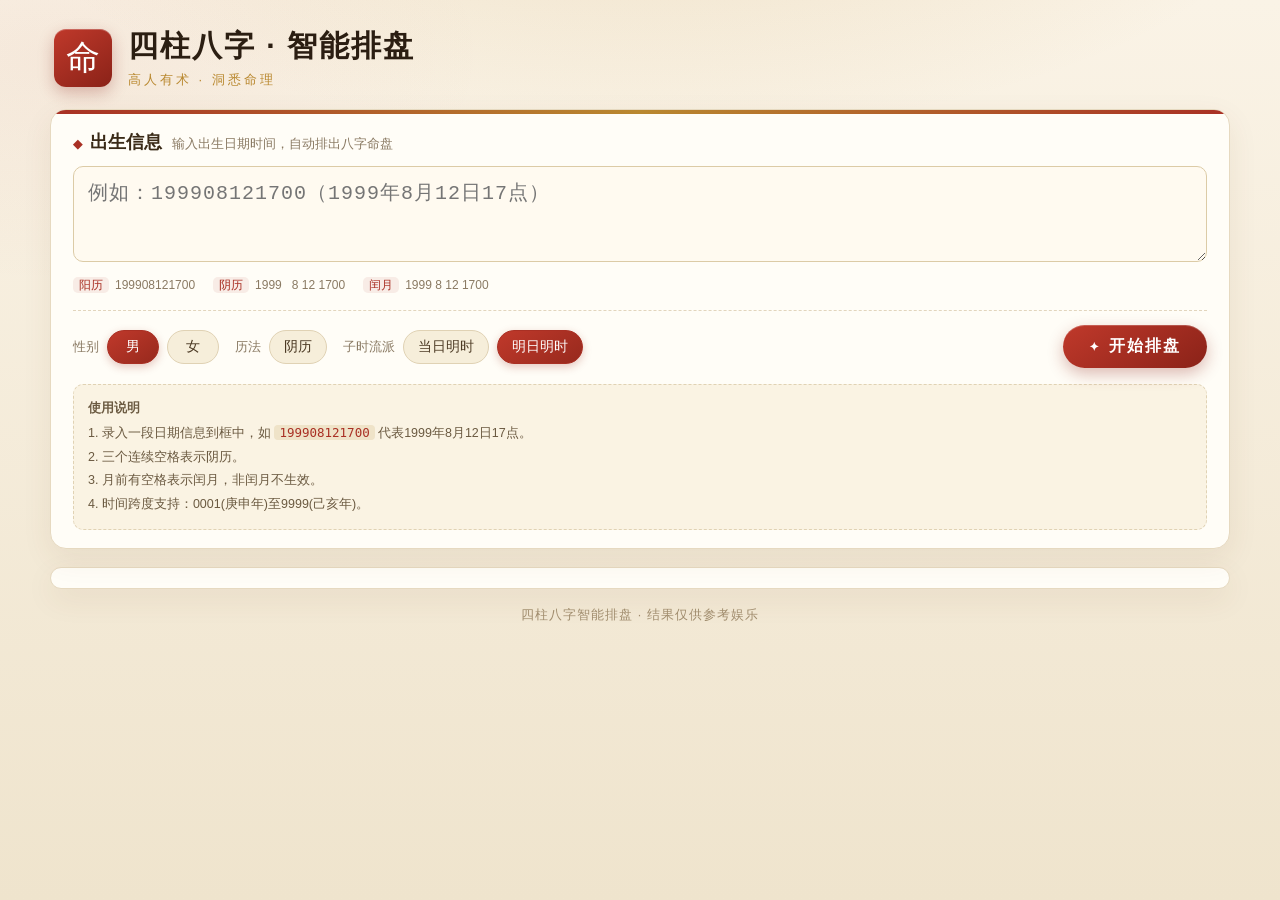
==== b/index.html @ 2f44405b "update" ====
<!DOCTYPE html>
<html>
<head>
  <meta charset="utf-8">
  <meta name="viewport" content="width=device-width, initial-scale=1.0, minimum-scale=0.5, maximum-scale=1.0, user-scalable=0">
  <title>高人有术四柱八字智能排盘</title>
    <link rel="stylesheet" href="style.css">
</head>
<body>
<div class="page">
  <header class="masthead">
    <div class="seal">命</div>
    <div>
      <h1>四柱八字 · 智能排盘</h1>
      <p class="subtitle">高人有术 · 洞悉命理</p>
    </div>
  </header>

  <section class="card panel">
    <div class="field-head">
      <span class="field-title">出生信息</span>
      <span class="field-desc">输入出生日期时间，自动排出八字命盘</span>
    </div>
    <textarea id="birthday" placeholder="例如：199908121700（1999年8月12日17点）"></textarea>
    <div class="format-row">
      <span class="fmt"><i>阳历</i>199908121700</span>
      <span class="fmt"><i>阴历</i>1999&nbsp;&nbsp;&nbsp;8&nbsp;12&nbsp;1700</span>
      <span class="fmt"><i>闰月</i>1999&nbsp;8&nbsp;12&nbsp;1700</span>
    </div>
    <div class="options">
      <div class="opt-group">
        <span class="opt-label">性别</span>
        <label class="chip"><input id="gender_man" type="radio" name="gender" value="+" checked><span>男</span></label>
        <label class="chip"><input id="gender_woman" type="radio" name="gender" value="-"><span>女</span></label>
      </div>
      <div class="opt-group">
        <span class="opt-label">历法</span>
        <label class="chip"><input type="checkbox" id="lunar"><span>阴历</span></label>
      </div>
      <div class="opt-group">
        <span class="opt-label">子时流派</span>
        <label class="chip"><input id="zi0" type="radio" name="zi" value="2"><span>当日明时</span></label>
        <label class="chip"><input id="zi1" type="radio" name="zi" value="1" checked><span>明日明时</span></label>
      </div>
      <button id="start_btn" type="button"><span class="btn-icon">✦</span>开始排盘</button>
    </div>
    <div class="tip">
      <b>使用说明</b><br>
      1. 录入一段日期信息到框中，如 <code>199908121700</code> 代表1999年8月12日17点。<br>
      2. 三个连续空格表示阴历。<br>
      3. 月前有空格表示闰月，非闰月不生效。<br>
      4. 时间跨度支持：0001(庚申年)至9999(己亥年)。
    </div>
  </section>

  <section class="card result" id="pan" aria-live="polite"></section>

  <footer class="foot">四柱八字智能排盘 · 结果仅供参考娱乐</footer>
</div>
<script src="lunar.js"></script>

<script src="data.js"></script>
<script src="shensha-rules.js"></script>
<script src="main.js"></script>
</body>
</html>
---- b/style.css ----
/* =========================================================================
 * 四柱八字智能排盘 - 样式表(自原 index.html 原样提取, 未改动)
 * ========================================================================= */
  :root{
    --ink:#2f2419;
    --muted:#8a7a63;
    --paper1:#faf3e6;
    --paper2:#efe4cd;
    --card:#fffdf7;
    --line:#e6d9c0;
    --gold:#b9882f;
    --cinnabar:#a93024;
    --wood:#1f7a33;
    --fire:#c0392b;
    --earth:#a05f1f;
    --metal:#a8840a;
    --water:#205fa0;
  }
  *{margin:0;padding:0;-webkit-box-sizing:border-box;-moz-box-sizing:border-box;-ms-box-sizing:border-box;-o-box-sizing:border-box;box-sizing:border-box;outline:none}
  html{font-size:18px;font-family:"Microsoft YaHei","PingFang SC","Helvetica Neue",Helvetica,Arial,"Songti SC",sans-serif;}
  body{
    min-height:100vh;
    color:var(--ink);
    background:
      radial-gradient(1100px 460px at 50% -140px, rgba(185,136,47,.18), transparent 60%),
      radial-gradient(800px 420px at 4% 6%, rgba(169,48,36,.05), transparent 55%),
      linear-gradient(180deg,var(--paper1),var(--paper2));
    padding:0 12px 44px;
  }
  .page{max-width:1180px;margin:0 auto;}

  /* ===== 顶部标题 ===== */
  .masthead{display:flex;align-items:center;gap:16px;padding:26px 4px 20px;}
  .seal{
    flex:0 0 auto;width:58px;height:58px;border-radius:12px;
    display:flex;align-items:center;justify-content:center;
    font-family:"KaiTi","STKaiti","Kaiti SC",serif;font-size:34px;color:#fff;
    background:linear-gradient(145deg,#c0392b,#8a2218);
    box-shadow:0 6px 16px rgba(138,34,24,.28), inset 0 1px 0 rgba(255,255,255,.25);
  }
  .masthead h1{font-size:30px;letter-spacing:2px;color:#2b1e12;font-weight:700;}
  .masthead .subtitle{margin-top:4px;font-size:13px;color:var(--gold);letter-spacing:3px;}

  /* ===== 卡片 ===== */
  .card{
    background:var(--card);
    border:1px solid var(--line);
    border-radius:16px;
    box-shadow:0 10px 30px rgba(96,66,24,.08);
  }

  /* ===== 输入面板 ===== */
  .panel{padding:20px 22px 18px;margin-bottom:18px;position:relative;overflow:hidden;}
  .panel::before{
    content:"";position:absolute;left:0;right:0;top:0;height:4px;
    background:linear-gradient(90deg,var(--cinnabar),var(--gold),var(--cinnabar));
  }
  .field-head{display:flex;align-items:baseline;gap:10px;flex-wrap:wrap;}
  .field-title{font-size:18px;font-weight:700;color:#3a2a17;}
  .field-title::before{content:"◆";color:var(--cinnabar);margin-right:8px;font-size:12px;}
  .field-desc{font-size:12.5px;color:var(--muted);}
  #birthday{
    margin-top:12px;width:100%;min-height:96px;padding:12px 14px;
    font-size:20px;font-family:Consolas,Menlo,"Courier New",monospace;letter-spacing:1px;
    color:#241a10;background:#fffaf0;border:1.5px solid #dccba6;border-radius:10px;
    resize:vertical;transition:border-color .2s, box-shadow .2s;
  }
  #birthday:focus{border-color:var(--gold);box-shadow:0 0 0 3px rgba(185,136,47,.18);}
  #birthday.error{border-color:var(--fire);box-shadow:0 0 0 3px rgba(192,57,43,.18);animation:shake .3s;}
  @keyframes shake{25%{transform:translateX(-4px)}75%{transform:translateX(4px)}}
  .format-row{display:flex;flex-wrap:wrap;gap:8px 18px;margin-top:10px;font-size:12px;color:var(--muted);}
  .format-row .fmt i{font-style:normal;color:var(--cinnabar);background:rgba(169,48,36,.08);padding:1px 6px;border-radius:5px;margin-right:6px;}

  .options{display:flex;flex-wrap:wrap;align-items:center;gap:16px;margin-top:16px;padding-top:14px;border-top:1px dashed #e2d5bd;}
  .opt-group{display:flex;align-items:center;gap:8px;}
  .opt-label{font-size:13px;color:var(--muted);}
  .chip{position:relative;cursor:pointer;display:inline-block;}
  .chip input{position:absolute;opacity:0;pointer-events:none;}
  .chip span{
    display:inline-flex;align-items:center;justify-content:center;min-width:52px;padding:7px 14px;
    font-size:14px;color:#4c3a24;background:#f6eeda;border:1px solid #e0d2b4;border-radius:999px;
    transition:all .18s;
  }
  .chip:hover span{border-color:var(--gold);}
  .chip input:checked + span{
    color:#fff;border-color:var(--cinnabar);
    background:linear-gradient(145deg,#c0392b,#97291d);
    box-shadow:0 3px 8px rgba(150,41,29,.25);
  }
  #start_btn{
    margin-left:auto;display:inline-flex;align-items:center;gap:8px;
    padding:11px 26px;font-size:16px;font-weight:700;letter-spacing:2px;color:#fff;
    border:0;border-radius:999px;cursor:pointer;
    background:linear-gradient(145deg,#c0392b,#8a2218);
    box-shadow:0 6px 16px rgba(138,34,24,.3), inset 0 1px 0 rgba(255,255,255,.2);
    transition:transform .15s, box-shadow .15s;
  }
  #start_btn:hover{transform:translateY(-2px);box-shadow:0 10px 20px rgba(138,34,24,.35);}
  #start_btn:active{transform:translateY(0);}
  .btn-icon{font-size:12px;}
  .tip{
    margin-top:16px;padding:12px 14px;font-size:12.5px;line-height:1.9;color:#6b5a41;
    background:#faf3e3;border:1px dashed #e0d2b4;border-radius:10px;white-space:normal;
  }
  .tip code{background:#efe3c8;padding:0 5px;border-radius:4px;color:var(--cinnabar);font-family:Consolas,monospace;}

  /* ===== 结果表格 ===== */
  .result{padding:10px;overflow-x:auto;}
  .result table{
    margin:0 auto;clear:both;border-collapse:separate;border-spacing:0;
    border:1px solid #e4d6ba;border-radius:12px;overflow:hidden;
    min-width:640px;background:#fffdf6;
  }
  .result td{padding:7px 10px;text-align:center;white-space:nowrap;font-size:15px;color:#3d2f1e;border-right:1px solid #f0e6d0;border-bottom:1px solid #f0e6d0;}
  .result td.left{text-align:left;}
  .result td.small{font-size:13px;}
  .result td.bold{font-weight:700;}
  .result td.bazi{font-size:23px;font-weight:800;line-height:1.4;letter-spacing:1px;font-family:"KaiTi","STKaiti","Kaiti SC","Microsoft YaHei",serif;color:#241a10;}
  .result tr > td:first-child{border-left:0;}
  .result tr:last-child td{border-bottom:0;}
  .result td:last-child{border-right:0;}
  .result .rlabel{background:#f7eedb;color:#7a5426;font-weight:700;text-align:left;padding-left:12px;white-space:nowrap;}
  .result .phead{background:linear-gradient(180deg,#fbf4e3,#f1e4c6);color:#5c3d16;font-weight:700;letter-spacing:2px;border-bottom:2px solid var(--gold);}
  .result table tbody tr:hover td{background:#fbf2dd;}
  .red{color:var(--cinnabar)!important;}
  .fg-wood{color:var(--wood)}
  .fg-fire{color:var(--fire)}
  .fg-earth{color:var(--earth)}
  .fg-metal{color:var(--metal)}
  .fg-water{color:var(--water)}
  .foot{text-align:center;color:#a08c6d;font-size:12.5px;margin-top:18px;letter-spacing:1px;}

  @media (max-width:900px){
    html{font-size:calc(100vw/7.5);}
    body{padding:0 0.06rem 0.5rem;}
    .page{max-width:100%;}
    .card{border-radius:0.14rem;}
    .panel{padding:0.2rem;}
    .masthead{padding:0.2rem 0.05rem 0.16rem;gap:0.14rem;}
    .seal{width:0.42rem;height:0.42rem;border-radius:0.1rem;font-size:0.26rem;}
    .masthead h1{font-size:0.3rem;}
    .masthead .subtitle{font-size:0.17rem;}
    .field-title{font-size:0.24rem;}
    .field-desc,.format-row{font-size:0.15rem;}
    #birthday{min-height:0.7rem;font-size:0.24rem;padding:0.12rem;}
    .opt-label{font-size:0.17rem;}
    .chip span{min-width:0.6rem;padding:0.08rem 0.14rem;font-size:0.18rem;}
    #start_btn{padding:0.1rem 0.24rem;font-size:0.2rem;}
    .tip{font-size:0.16rem;padding:0.1rem;}
    .result{padding:0.04rem;}
    .result table{min-width:4.8rem;}
    .result td{padding:0.05rem 0.06rem;font-size:0.17rem;}
    .result td.bazi{font-size:0.22rem;}
    .result td.small{font-size:0.14rem;}
    .result td.hide{font-size:0;width:0;padding:0;border:0;}
    .result .rlabel{padding-left:0.08rem;}
    .foot{font-size:0.15rem;}
  }
  @media (max-width:620px){
    .options{gap:0.12rem;}
    #start_btn{margin-left:0;width:100%;justify-content:center;}
    .format-row{flex-direction:column;gap:0.06rem;}
  }
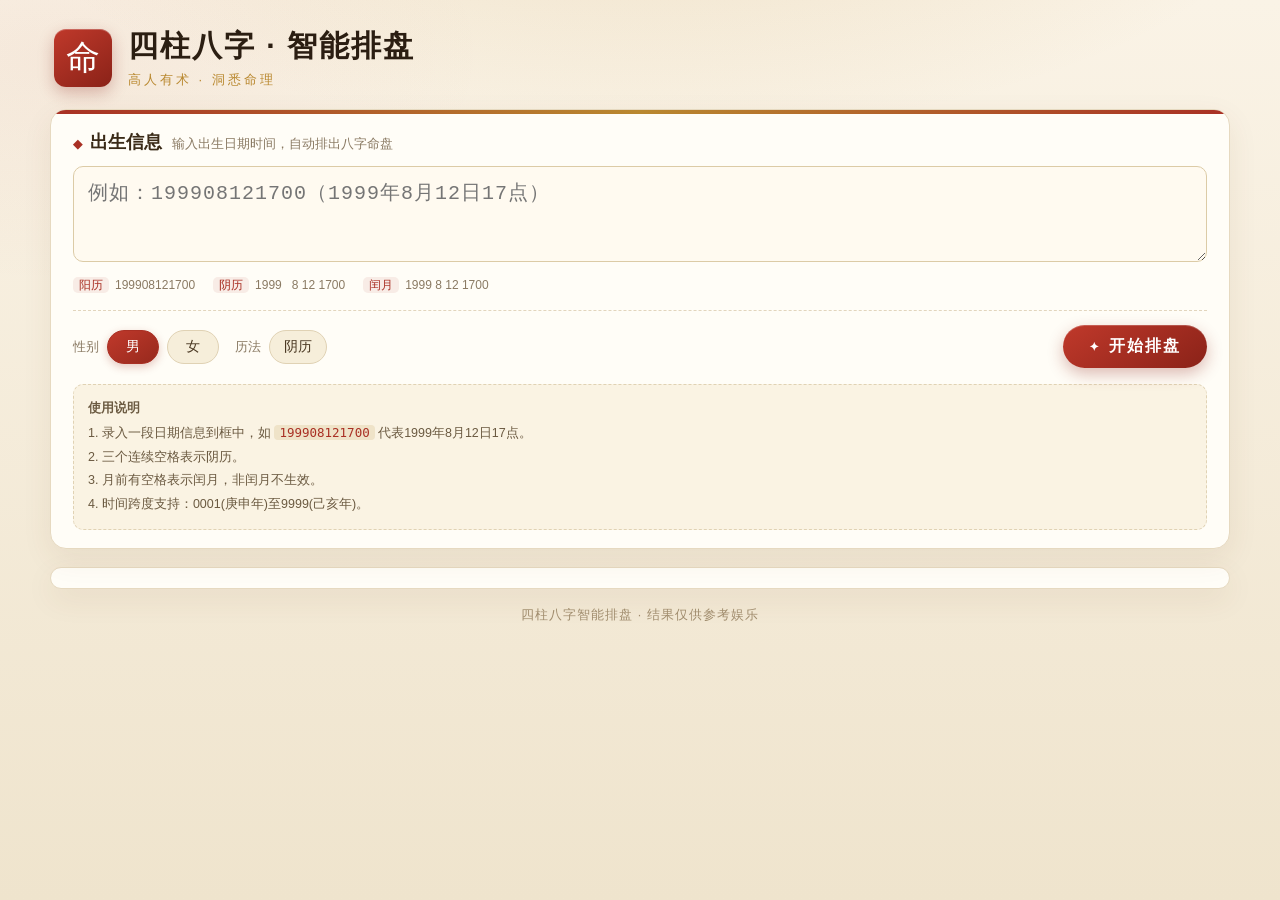
==== commit 4a207c3c: "变量和函数名优化，易于阅读" ====
--- a/b/index.html
+++ b/b/index.html
@@ -37,11 +37,6 @@
         <span class="opt-label">历法</span>
         <label class="chip"><input type="checkbox" id="lunar"><span>阴历</span></label>
       </div>
-      <div class="opt-group">
-        <span class="opt-label">子时流派</span>
-        <label class="chip"><input id="zi0" type="radio" name="zi" value="2"><span>当日明时</span></label>
-        <label class="chip"><input id="zi1" type="radio" name="zi" value="1" checked><span>明日明时</span></label>
-      </div>
       <button id="start_btn" type="button"><span class="btn-icon">✦</span>开始排盘</button>
     </div>
     <div class="tip">
